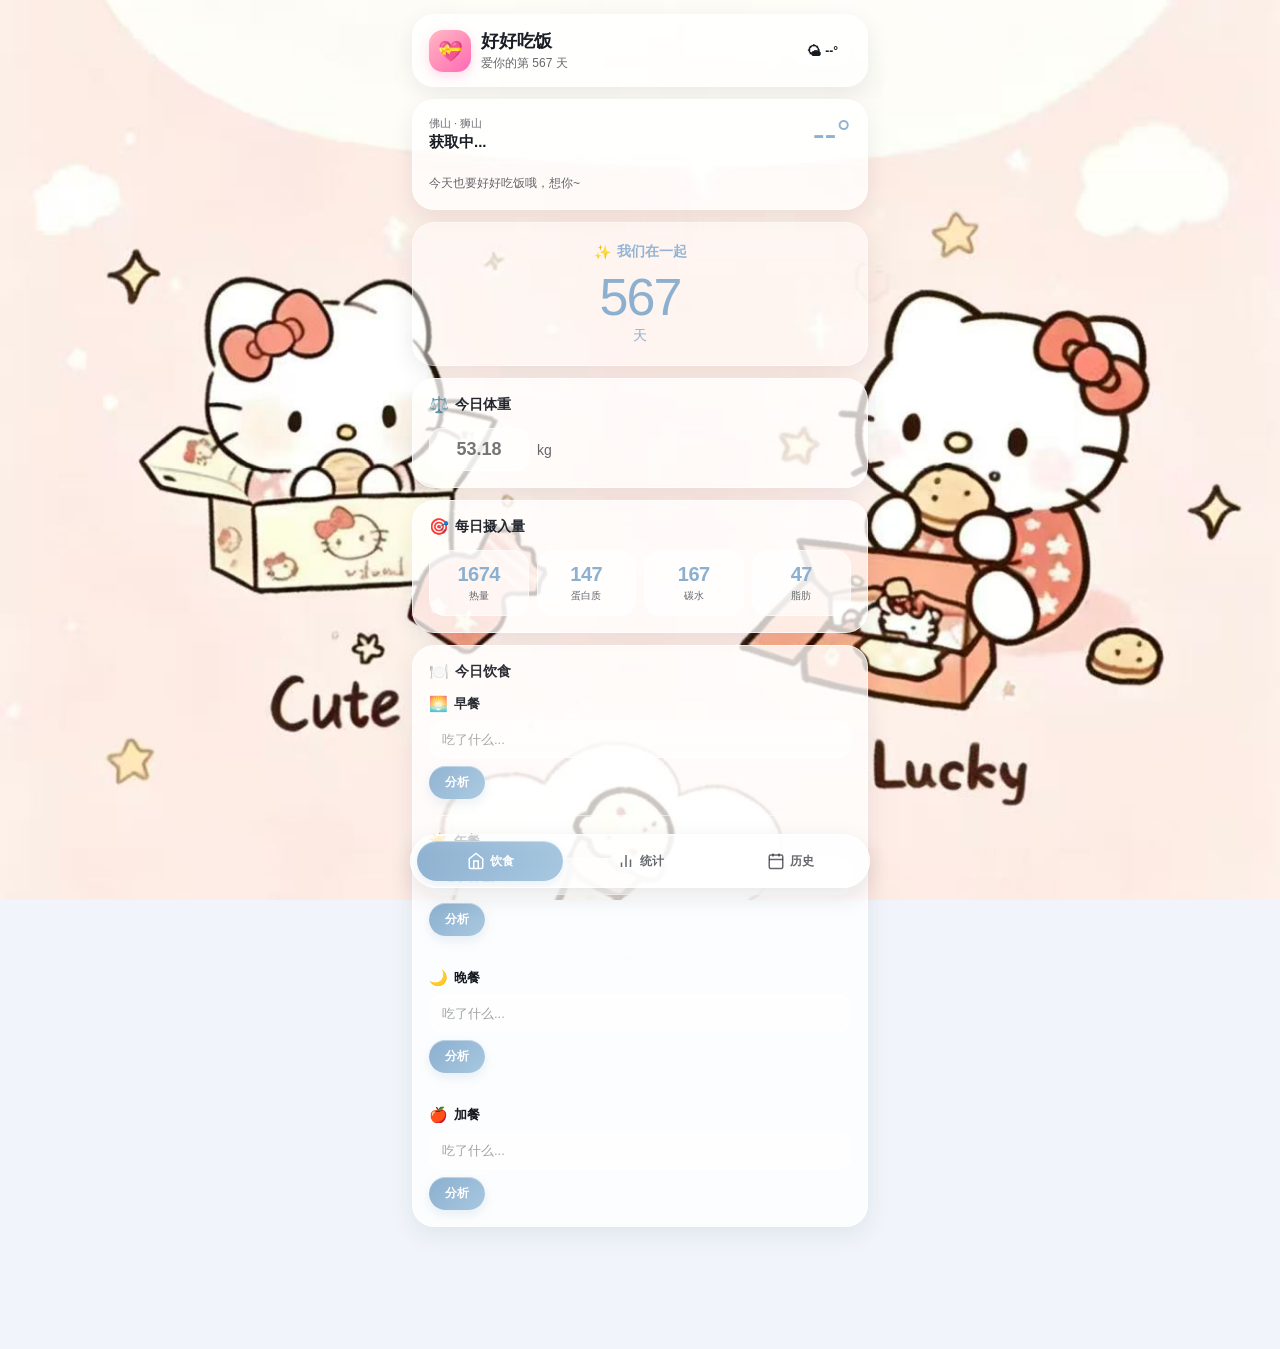
==== 源码/index.html @ 2b379e39 "Add files via upload" ====
<!DOCTYPE html>
<html lang="zh-CN">
<head>
    <meta charset="utf-8">
    <meta name="viewport" content="width=device-width,initial-scale=1,viewport-fit=cover">
    <title>好好吃饭</title>
    <link rel="stylesheet" href="style.css">
    <style>
        input[type=number]::-webkit-inner-spin-button,
        input[type=number]::-webkit-outer-spin-button {
            -webkit-appearance: none !important;
            margin: 0 !important;
            display: none !important;
        }
        input[type=number] {
            -moz-appearance: textfield !important;
            appearance: textfield !important;
        }
    </style>
</head>
<body>
    <div class="bg-layer"></div>

    <div class="app">
        <!-- 顶部 - 跟着滚动，不是fixed -->
        <header class="topbar glass">
            <div class="topbar-left">
                <div class="topbar-avatar">💝</div>
                <div class="title-wrap">
                    <h1>好好吃饭</h1>
                    <p class="sub" id="love-days">爱你的第 1 天</p>
                </div>
            </div>
            <div class="topbar-right">
                <div class="weather-chip">
                    <span id="weather-icon">🌤</span>
                    <span id="weather-temp">--°</span>
                </div>
            </div>
        </header>

        <!-- 页面 -->
        <main class="pages">
            <!-- 首页 -->
            <section class="page active" id="page-home">
                <div class="card card-weather glass">
                    <div class="weather-top">
                        <div>
                            <div class="weather-loc">佛山 · 狮山</div>
                            <div class="weather-info" id="weather-info">获取中...</div>
                        </div>
                        <div class="weather-temp-lg" id="weather-temp-lg">--°</div>
                    </div>
                    <div class="weather-tip" id="weather-tip">正在获取天气信息...</div>
                </div>

                <div class="card card-love glass">
                    <div class="love-top"><span>✨</span><span>我们在一起</span></div>
                    <div class="love-num" id="love-num">1</div>
                    <div class="love-day">天</div>
                </div>

                <div class="card glass">
                    <div class="card-head"><span>⚖️</span>今日体重</div>
                    <div class="weight-wrap">
                        <input type="text" id="weight" step="0.01" placeholder="53.18" inputmode="decimal">
                        <span class="weight-kg">kg</span>
                    </div>
                </div>

                <div class="card glass">
                    <div class="card-head"><span>🎯</span>每日摄入量</div>
                    <div class="target-row">
                        <div class="target-box"><div class="target-val" id="t-cal">1674</div><div class="target-lbl">热量</div></div>
                        <div class="target-box"><div class="target-val" id="t-pro">147</div><div class="target-lbl">蛋白质</div></div>
                        <div class="target-box"><div class="target-val" id="t-carb">167</div><div class="target-lbl">碳水</div></div>
                        <div class="target-box"><div class="target-val" id="t-fat">47</div><div class="target-lbl">脂肪</div></div>
                    </div>
                </div>

                <div class="card glass">
                    <div class="card-head"><span>🍽️</span>今日饮食</div>
                    <div class="meals">
                        <div class="meal">
                            <div class="meal-label"><span>🌅</span>早餐</div>
                            <input type="text" id="breakfast" placeholder="吃了什么..." class="meal-input">
                            <button class="btn-analyze" onclick="analyzeMeal('breakfast')">分析</button>
                            <div class="meal-result" id="breakfast-result"></div>
                        </div>
                        <div class="meal">
                            <div class="meal-label"><span>☀️</span>午餐</div>
                            <input type="text" id="lunch" placeholder="吃了什么..." class="meal-input">
                            <button class="btn-analyze" onclick="analyzeMeal('lunch')">分析</button>
                            <div class="meal-result" id="lunch-result"></div>
                        </div>
                        <div class="meal">
                            <div class="meal-label"><span>🌙</span>晚餐</div>
                            <input type="text" id="dinner" placeholder="吃了什么..." class="meal-input">
                            <button class="btn-analyze" onclick="analyzeMeal('dinner')">分析</button>
                            <div class="meal-result" id="dinner-result"></div>
                        </div>
                        <div class="meal">
                            <div class="meal-label"><span>🍎</span>加餐</div>
                            <input type="text" id="snack" placeholder="吃了什么..." class="meal-input">
                            <button class="btn-analyze" onclick="analyzeMeal('snack')">分析</button>
                            <div class="meal-result" id="snack-result"></div>
                        </div>
                    </div>
                </div>
            </section>

            <!-- 统计页 -->
            <section class="page" id="page-stats">
                <div class="card glass">
                    <div class="card-head"><span>📊</span>今日摄入</div>
                    <div class="rings">
                        <div class="ring-item">
                            <div class="ring">
                                <svg viewBox="0 0 100 100"><circle class="ring-bg" cx="50" cy="50" r="42"/><circle class="ring-fg cal" id="ring-cal" cx="50" cy="50" r="42"/></svg>
                                <div class="ring-txt"><div class="ring-num" id="s-cal">0</div><div class="ring-unit">kcal</div></div>
                            </div>
                            <div class="ring-name">热量</div>
                            <div class="ring-rem" id="r-cal"></div>
                        </div>
                        <div class="ring-item">
                            <div class="ring">
                                <svg viewBox="0 0 100 100"><circle class="ring-bg" cx="50" cy="50" r="42"/><circle class="ring-fg pro" id="ring-pro" cx="50" cy="50" r="42"/></svg>
                                <div class="ring-txt"><div class="ring-num" id="s-pro">0</div><div class="ring-unit">g</div></div>
                            </div>
                            <div class="ring-name">蛋白质</div>
                            <div class="ring-rem" id="r-pro"></div>
                        </div>
                        <div class="ring-item">
                            <div class="ring">
                                <svg viewBox="0 0 100 100"><circle class="ring-bg" cx="50" cy="50" r="42"/><circle class="ring-fg carb" id="ring-carb" cx="50" cy="50" r="42"/></svg>
                                <div class="ring-txt"><div class="ring-num" id="s-carb">0</div><div class="ring-unit">g</div></div>
                            </div>
                            <div class="ring-name">碳水</div>
                            <div class="ring-rem" id="r-carb"></div>
                        </div>
                        <div class="ring-item">
                            <div class="ring">
                                <svg viewBox="0 0 100 100"><circle class="ring-bg" cx="50" cy="50" r="42"/><circle class="ring-fg fat" id="ring-fat" cx="50" cy="50" r="42"/></svg>
                                <div class="ring-txt"><div class="ring-num" id="s-fat">0</div><div class="ring-unit">g</div></div>
                            </div>
                            <div class="ring-name">脂肪</div>
                            <div class="ring-rem" id="r-fat"></div>
                        </div>
                    </div>
                </div>
                <button class="btn-save" onclick="saveRecord()">保存今日记录</button>
            </section>

            <!-- 历史页 - 日历 -->
            <section class="page" id="page-history">
                <div class="card glass calendar-card">
                    <div class="cal-header">
                        <div class="cal-title" id="cal-title">2026年5月</div>
                        <div class="cal-nav">
                            <button class="cal-btn" onclick="changeMonth(-1)">‹</button>
                            <button class="cal-btn" onclick="changeMonth(1)">›</button>
                        </div>
                    </div>
                    <div class="cal-weekdays">
                        <div class="cal-weekday">日</div>
                        <div class="cal-weekday">一</div>
                        <div class="cal-weekday">二</div>
                        <div class="cal-weekday">三</div>
                        <div class="cal-weekday">四</div>
                        <div class="cal-weekday">五</div>
                        <div class="cal-weekday">六</div>
                    </div>
                    <div class="cal-days" id="cal-days"></div>
                    <div class="day-detail" id="day-detail" style="display:none"></div>
                </div>
            </section>
        </main>
    </div>

    <!-- 底部导航 - 悬浮胶囊 -->
    <nav class="bottom-nav glass">
        <button class="nav-item active" id="tab-home" onclick="switchPage('home')">
            <svg viewBox="0 0 24 24" fill="none" stroke="currentColor" stroke-width="2"><path d="M3 9l9-7 9 7v11a2 2 0 0 1-2 2H5a2 2 0 0 1-2-2z"/><polyline points="9 22 9 12 15 12 15 22"/></svg>
            <span>饮食</span>
        </button>
        <button class="nav-item" id="tab-stats" onclick="switchPage('stats')">
            <svg viewBox="0 0 24 24" fill="none" stroke="currentColor" stroke-width="2"><path d="M18 20V10"/><path d="M12 20V4"/><path d="M6 20v-6"/></svg>
            <span>统计</span>
        </button>
        <button class="nav-item" id="tab-history" onclick="switchPage('history')">
            <svg viewBox="0 0 24 24" fill="none" stroke="currentColor" stroke-width="2"><rect x="3" y="4" width="18" height="18" rx="2" ry="2"/><line x1="16" y1="2" x2="16" y2="6"/><line x1="8" y1="2" x2="8" y2="6"/><line x1="3" y1="10" x2="21" y2="10"/></svg>
            <span>历史</span>
        </button>
    </nav>

    <div class="loading" id="loading" style="display:none">
        <div class="loading-inner">
            <div class="spinner"></div>
            <span>AI分析中...</span>
        </div>
    </div>

    <!-- 提示弹窗 -->
    <div class="modal" id="tip-modal" style="display:none" onclick="closeModal()">
        <div class="modal-content" onclick="event.stopPropagation()">
            <div class="modal-icon">💌</div>
            <div class="modal-text" id="modal-tip"></div>
            <button class="modal-btn" onclick="closeModal()">知道啦</button>
        </div>
    </div>

    <script src="app.js"></script>
</body>
</html>
---- 源码/style.css ----
:root {
    --bg: #f1f5fb;
    --text: #14181f;
    --text-2: rgba(20,24,32,.66);
    --text-3: rgba(20,24,32,.40);
    --accent: #8BAFCF;
    --accent-2: #A8C8E0;
    --accent-ink: #fff;
    --accent-glow: rgba(139,175,207,.20);
    --ok: #34d399;
    --blue: #007AFF;
    --pink: #FF6B8A;
    --orange: #FF9F0A;
    --red: #FF453A;
    --panel-opacity: 0.75;
    --card-bg: rgba(255,255,255,var(--panel-opacity));
    --card-border: rgba(255,255,255,.60);
    --card-shadow: 0 8px 24px rgba(20,30,55,.08);
    --inset-bg: rgba(255,255,255,calc(var(--panel-opacity) * 0.85));
    --inset-border: rgba(255,255,255,.50);
    --nav-bg: rgba(255,255,255,var(--panel-opacity));
    --nav-border: rgba(255,255,255,.65);
    --radius: 20px;
    --radius-lg: 22px;
    --radius-md: 16px;
}

* { margin:0; padding:0; box-sizing:border-box; -webkit-tap-highlight-color:transparent; }

body {
    font-family: -apple-system, BlinkMacSystemFont, 'SF Pro Text', 'PingFang SC', sans-serif;
    color: var(--text);
    background: var(--bg);
    background-image: url('background.jpg');
    background-size: cover;
    background-position: center;
    background-attachment: fixed;
    min-height: 100vh;
    -webkit-font-smoothing: antialiased;
    padding-bottom: calc(90px + env(safe-area-inset-bottom));
}

input[type=number]::-webkit-inner-spin-button,
input[type=number]::-webkit-outer-spin-button { -webkit-appearance: none !important; margin: 0 !important; display: none !important; opacity: 0 !important; height: 0 !important; width: 0 !important; }
input[type=number] { -moz-appearance: textfield !important; appearance: textfield !important; }
input[type=number]::-webkit-inner-spin-button { -webkit-appearance: none !important; }
input[type=number]::-webkit-outer-spin-button { -webkit-appearance: none !important; }

/* Background layer */
.bg-layer {
    position: fixed;
    inset: 0;
    z-index: 0;
    background-color: var(--bg);
    background-image: url('background.jpg');
    background-size: cover;
    background-position: center;
    pointer-events: none;
}

/* App container */
.app {
    position: relative;
    z-index: 1;
    max-width: 480px;
    margin: 0 auto;
    padding: 14px 12px 20px;
}

/* Glass effect */
.glass {
    position: relative;
    overflow: hidden;
    background: var(--card-bg);
    border: 1px solid var(--card-border);
    box-shadow: var(--card-shadow);
}

.glass::before {
    content: "";
    position: absolute;
    inset: 0;
    pointer-events: none;
    background: linear-gradient(180deg, rgba(255,255,255,.12), rgba(255,255,255,.02) 38%, rgba(255,255,255,0) 70%);
    opacity: .9;
}

/* Topbar - not fixed, scrolls with content */
.topbar {
    display: flex;
    justify-content: space-between;
    align-items: center;
    gap: 12px;
    margin-bottom: 12px;
    padding: 14px 16px;
    border-radius: var(--radius-lg);
}

.topbar-left {
    display: flex;
    align-items: center;
    gap: 10px;
    flex: 1;
    min-width: 0;
}

.topbar-avatar {
    width: 42px;
    height: 42px;
    flex: 0 0 42px;
    border-radius: 14px;
    display: flex;
    align-items: center;
    justify-content: center;
    background: linear-gradient(135deg, #FFB6C1, #FF69B4);
    color: #fff;
    font-size: 20px;
    overflow: hidden;
    box-shadow: 0 4px 12px rgba(255,105,180,.25);
}

.title-wrap { min-width: 0; }

.title-wrap h1 {
    margin: 0;
    font-size: 18px;
    font-weight: 700;
    letter-spacing: -.01em;
    color: var(--text);
}

.sub {
    margin: 2px 0 0;
    color: var(--text-2);
    font-size: 12px;
    font-weight: 500;
}

.topbar-right {
    flex: 0 0 auto;
}

.weather-chip {
    display: flex;
    align-items: center;
    gap: 4px;
    padding: 6px 12px;
    background: var(--inset-bg);
    border: 1px solid var(--inset-border);
    border-radius: 999px;
    font-size: 12px;
    font-weight: 600;
}

.weather-chip span:first-child { font-size: 14px; }

/* Pages */
.page { display: none; opacity: 0; transform: translateY(8px); }
.page.active { display: block; opacity: 1; transform: translateY(0); animation: pageFade .25s ease; }
@keyframes pageFade { from { opacity:0; transform:translateY(8px); } to { opacity:1; transform:translateY(0); } }

/* Card */
.card {
    border-radius: var(--radius-lg);
    margin-bottom: 12px;
    padding: 16px;
    transition: transform .2s ease;
}

.card-head {
    display: flex;
    align-items: center;
    gap: 6px;
    margin-bottom: 14px;
    font-size: 14px;
    font-weight: 600;
    color: var(--text);
}

.card-head span:first-child { font-size: 16px; }

/* Weather Card */
.card-weather { padding: 16px; }

.weather-top {
    display: flex;
    justify-content: space-between;
    align-items: flex-start;
    margin-bottom: 10px;
}

.weather-loc { font-size: 11px; color: var(--text-2); margin-bottom: 2px; }
.weather-info { font-size: 15px; font-weight: 600; color: var(--text); }
.weather-temp-lg { font-size: 36px; font-weight: 200; color: var(--accent); line-height: 1; }

.weather-tip {
    font-size: 12px;
    color: var(--text-2);
    line-height: 1.7;
    padding-top: 10px;
    border-top: 1px solid var(--inset-border);
}

/* Love Card */
.card-love {
    text-align: center;
    padding: 20px 16px;
    background: rgba(255,255,255,.45);
    border-color: rgba(255,255,255,.40);
}

.love-top {
    display: flex;
    align-items: center;
    justify-content: center;
    gap: 6px;
    margin-bottom: 10px;
    font-size: 14px;
    font-weight: 600;
    color: var(--accent);
}

.love-num {
    font-size: 52px;
    font-weight: 200;
    color: var(--accent);
    line-height: 1;
    letter-spacing: -2px;
}

.love-day {
    font-size: 14px;
    color: var(--accent);
    font-weight: 500;
    margin-top: 4px;
}

/* Weight */
.weight-wrap {
    display: flex;
    align-items: center;
    gap: 8px;
}

.weight-wrap input {
    width: 100px;
    padding: 10px 14px;
    border: 1px solid var(--inset-border);
    border-radius: 12px;
    font-size: 18px;
    font-weight: 600;
    text-align: center;
    background: var(--inset-bg);
    color: var(--text);
    font-family: inherit;
    outline: none;
}

.weight-wrap input:focus { border-color: var(--accent); }
.weight-kg { font-size: 14px; color: var(--text-2); }

/* Target */
.target-row {
    display: grid;
    grid-template-columns: repeat(4, 1fr);
    gap: 8px;
}

.target-box {
    text-align: center;
    padding: 12px 6px;
    background: var(--inset-bg);
    border: 1px solid var(--inset-border);
    border-radius: var(--radius-md);
}

.target-val {
    font-size: 20px;
    font-weight: 700;
    color: var(--accent);
    letter-spacing: -.5px;
}

.target-lbl {
    font-size: 10px;
    color: var(--text-2);
    margin-top: 3px;
}

/* Meals */
.meals { display: flex; flex-direction: column; gap: 16px; }

.meal {
    padding-bottom: 16px;
    border-bottom: 1px solid var(--inset-border);
}

.meal:last-child { padding-bottom: 0; border-bottom: none; }

.meal-label {
    display: flex;
    align-items: center;
    gap: 6px;
    font-size: 13px;
    font-weight: 600;
    margin-bottom: 8px;
    color: var(--text);
}

.meal-label span { font-size: 15px; }

textarea,
.meal-input {
    width: 100%;
    padding: 10px 12px;
    border: 1px solid var(--inset-border);
    border-radius: 12px;
    font-size: 13px;
    font-family: inherit;
    background: var(--inset-bg);
    color: var(--text);
    outline: none;
}

textarea {
    resize: none;
    height: 40px;
}

textarea:focus,
.meal-input:focus { border-color: var(--accent); }
textarea::placeholder,
.meal-input::placeholder { color: var(--text-3); }

.btn-analyze {
    margin-top: 8px;
    padding: 8px 16px;
    background: linear-gradient(135deg, var(--accent), var(--accent-2));
    color: var(--accent-ink);
    border: none;
    border-radius: 999px;
    font-size: 12px;
    font-weight: 700;
    cursor: pointer;
    font-family: inherit;
    box-shadow: 0 4px 12px var(--accent-glow), inset 0 1px 0 rgba(255,255,255,.4);
}

.btn-analyze:active { transform: scale(.96); }

.meal-result { margin-top: 10px; display: none; }
.meal-result.show { display: block; animation: pageFade .2s ease; }

.tags { display: flex; flex-wrap: wrap; gap: 5px; }

.tag {
    padding: 4px 8px;
    border-radius: 999px;
    font-size: 11px;
    font-weight: 600;
}

.tag-cal { background: rgba(255,159,10,.1); color: var(--orange); }
.tag-pro { background: rgba(0,122,255,.1); color: var(--blue); }
.tag-carb { background: rgba(255,159,10,.1); color: var(--orange); }
.tag-fat { background: rgba(255,69,58,.1); color: var(--red); }

.tag-detail {
    margin-top: 5px;
    font-size: 11px;
    color: var(--text-2);
    line-height: 1.5;
}

.meal-tip {
    margin-top: 8px;
    padding: 8px 12px;
    background: rgba(91,155,213,.08);
    border-radius: 10px;
    font-size: 12px;
    color: var(--accent);
    font-weight: 500;
    line-height: 1.5;
}

/* Stats */
.rings {
    display: grid;
    grid-template-columns: repeat(2, 1fr);
    gap: 16px;
}

.ring-item {
    display: flex;
    flex-direction: column;
    align-items: center;
}

.ring {
    position: relative;
    width: 80px;
    height: 80px;
}

.ring svg { transform: rotate(-90deg); width: 100%; height: 100%; }
.ring-bg { fill: none; stroke: rgba(0,0,0,.04); stroke-width: 6; }

.ring-fg {
    fill: none;
    stroke-width: 6;
    stroke-linecap: round;
    stroke-dasharray: 264;
    stroke-dashoffset: 264;
    transition: stroke-dashoffset .5s ease;
}

.ring-fg.cal { stroke: var(--orange); }
.ring-fg.pro { stroke: var(--blue); }
.ring-fg.carb { stroke: var(--orange); }
.ring-fg.fat { stroke: var(--red); }

.ring-txt {
    position: absolute;
    inset: 0;
    display: flex;
    flex-direction: column;
    align-items: center;
    justify-content: center;
}

.ring-num { font-size: 15px; font-weight: 700; line-height: 1.1; }
.ring-unit { font-size: 9px; color: var(--text-2); }
.ring-name { font-size: 11px; color: var(--text-2); margin-top: 6px; }
.ring-rem { font-size: 10px; color: var(--text-3); margin-top: 2px; }

/* Save Button */
.btn-save {
    width: 100%;
    padding: 14px;
    background: linear-gradient(135deg, var(--accent), var(--accent-2));
    color: var(--accent-ink);
    border: none;
    border-radius: 999px;
    font-size: 14px;
    font-weight: 700;
    cursor: pointer;
    font-family: inherit;
    box-shadow: 0 8px 20px var(--accent-glow), inset 0 1px 0 rgba(255,255,255,.4);
}

.btn-save:active { transform: scale(.98); }

/* Calendar */
.calendar-card { padding: 14px; }

.cal-header {
    display: flex;
    justify-content: space-between;
    align-items: center;
    margin-bottom: 14px;
}

.cal-title { font-size: 15px; font-weight: 700; color: var(--text); }

.cal-nav { display: flex; gap: 4px; }

.cal-btn {
    width: 32px;
    height: 32px;
    display: flex;
    align-items: center;
    justify-content: center;
    border: none;
    background: var(--inset-bg);
    border: 1px solid var(--inset-border);
    border-radius: 10px;
    font-size: 14px;
    cursor: pointer;
    color: var(--text);
}

.cal-btn:active { background: rgba(0,0,0,.06); }

.cal-weekdays {
    display: grid;
    grid-template-columns: repeat(7, 1fr);
    gap: 2px;
    margin-bottom: 6px;
}

.cal-weekday {
    text-align: center;
    font-size: 11px;
    color: var(--text-3);
    font-weight: 500;
    padding: 4px 0;
}

.cal-days {
    display: grid;
    grid-template-columns: repeat(7, 1fr);
    gap: 2px;
}

.cal-day {
    aspect-ratio: 1;
    display: flex;
    align-items: center;
    justify-content: center;
    font-size: 13px;
    border-radius: 10px;
    cursor: pointer;
    position: relative;
    color: var(--text);
    transition: background .15s ease;
}

.cal-day:active { background: rgba(0,0,0,.04); }
.cal-day.today { font-weight: 700; color: var(--accent); }

.cal-day.has-record::after {
    content: '';
    position: absolute;
    bottom: 3px;
    width: 4px;
    height: 4px;
    border-radius: 50%;
    background: var(--pink);
}

.cal-day.selected {
    background: linear-gradient(135deg, var(--accent), var(--accent-2));
    color: var(--accent-ink);
    font-weight: 700;
}

.cal-day.selected::after { background: var(--accent-ink); }
.cal-day.other-month { color: var(--text-3); }

/* Day Detail */
.day-detail {
    margin-top: 12px;
    padding-top: 12px;
    border-top: 1px solid var(--inset-border);
}

.day-detail-title {
    font-size: 14px;
    font-weight: 600;
    color: var(--accent);
    margin-bottom: 10px;
}

.day-detail-stats {
    display: grid;
    grid-template-columns: repeat(2, 1fr);
    gap: 6px;
    margin-bottom: 10px;
}

.day-stat {
    font-size: 12px;
    color: var(--text-2);
    padding: 6px 8px;
    background: var(--inset-bg);
    border: 1px solid var(--inset-border);
    border-radius: 10px;
}

.day-stat strong { color: var(--text); }

.day-meals {
    font-size: 12px;
    color: var(--text-2);
    line-height: 1.6;
}

.day-meals div { margin-bottom: 4px; }
.day-meals span { font-weight: 600; color: var(--text); }

.day-actions {
    display: flex;
    gap: 8px;
    margin-top: 10px;
}

.day-btn {
    flex: 1;
    padding: 8px;
    border-radius: 999px;
    font-size: 12px;
    font-weight: 600;
    border: none;
    cursor: pointer;
    font-family: inherit;
}

.day-btn:active { transform: scale(.96); }
.btn-load { background: rgba(0,122,255,.1); color: var(--blue); }
.btn-del { background: rgba(255,69,58,.1); color: var(--red); }

.empty {
    text-align: center;
    padding: 40px 16px;
    color: var(--text-3);
}

.empty-icon { font-size: 40px; margin-bottom: 10px; }
.empty-text { font-size: 13px; }

/* Bottom Nav - floating capsule */
.bottom-nav {
    position: fixed;
    left: 50%;
    bottom: calc(12px + env(safe-area-inset-bottom));
    transform: translateX(-50%);
    z-index: 100;
    width: calc(100vw - 24px);
    max-width: 460px;
    display: flex;
    align-items: center;
    justify-content: center;
    gap: 4px;
    padding: 6px;
    border-radius: 999px;
    overflow: hidden;
    background: var(--nav-bg);
    border: 1px solid var(--nav-border);
    box-shadow: 0 8px 24px rgba(15,23,42,.10), inset 0 1px 0 rgba(255,255,255,.4);
}

.nav-item {
    flex: 1 1 0;
    min-width: 0;
    height: 40px;
    border: none;
    border-radius: 999px;
    background: transparent;
    color: var(--text-2);
    display: flex;
    align-items: center;
    justify-content: center;
    gap: 5px;
    padding: 0 8px;
    cursor: pointer;
    transition: background .2s ease, color .2s ease;
}

.nav-item:active { transform: scale(.94); }

.nav-item.active {
    background: linear-gradient(135deg, var(--accent), var(--accent-2));
    color: var(--accent-ink);
    font-weight: 700;
    box-shadow: 0 4px 12px var(--accent-glow), inset 0 1px 0 rgba(255,255,255,.4);
}

.nav-item svg { width: 18px; height: 18px; flex: 0 0 18px; }
.nav-item span { font-size: 12px; font-weight: 700; white-space: nowrap; }
.nav-item.active span { font-weight: 800; }

/* Loading */
.loading {
    position: fixed;
    inset: 0;
    background: rgba(241,245,251,.6);
    z-index: 200;
    display: flex;
    align-items: center;
    justify-content: center;
}

.loading-inner {
    display: flex;
    flex-direction: column;
    align-items: center;
    gap: 10px;
}

.spinner {
    width: 24px;
    height: 24px;
    border: 2px solid rgba(0,0,0,.06);
    border-top-color: var(--accent);
    border-radius: 50%;
    animation: spin .7s linear infinite;
}

@keyframes spin { to { transform: rotate(360deg); } }

.loading-inner span {
    font-size: 12px;
    color: var(--text-2);
}

/* Toast */
.toast {
    position: fixed;
    left: 50%;
    bottom: calc(80px + env(safe-area-inset-bottom));
    transform: translateX(-50%) translateY(10px);
    background: rgba(15,18,26,.88);
    color: #fff;
    border-radius: 12px;
    padding: 8px 16px;
    opacity: 0;
    transition: .25s ease;
    pointer-events: none;
    z-index: 300;
    font-size: 12px;
    font-weight: 600;
    box-shadow: 0 8px 20px rgba(0,0,0,.24);
}

.toast.show {
    opacity: 1;
    transform: translateX(-50%) translateY(0);
}

/* Modal */
.modal {
    position: fixed;
    inset: 0;
    z-index: 400;
    background: rgba(0,0,0,.4);
    display: flex;
    align-items: center;
    justify-content: center;
    padding: 20px;
    animation: modalFadeIn .25s ease;
}

@keyframes modalFadeIn {
    from { opacity: 0; }
    to { opacity: 1; }
}

.modal-content {
    background: #fff;
    border-radius: 24px;
    padding: 32px 24px 24px;
    max-width: 300px;
    width: 100%;
    text-align: center;
    box-shadow: 0 16px 48px rgba(0,0,0,.15);
    animation: modalSlideIn .3s ease;
}

@keyframes modalSlideIn {
    from { transform: translateY(20px) scale(.95); opacity: 0; }
    to { transform: translateY(0) scale(1); opacity: 1; }
}

.modal-icon {
    font-size: 48px;
    margin-bottom: 16px;
}

.modal-text {
    font-size: 15px;
    line-height: 1.7;
    color: var(--text);
    margin-bottom: 24px;
    font-weight: 500;
}

.modal-btn {
    width: 100%;
    padding: 14px;
    background: linear-gradient(135deg, var(--accent), var(--accent-2));
    color: var(--accent-ink);
    border: none;
    border-radius: 999px;
    font-size: 15px;
    font-weight: 700;
    cursor: pointer;
    font-family: inherit;
    box-shadow: 0 4px 12px var(--accent-glow);
}

.modal-btn:active {
    transform: scale(.98);
}

/* Responsive */
@media (max-width: 380px) {
    .target-row { grid-template-columns: repeat(2, 1fr); }
    .target-val { font-size: 18px; }
    .bottom-nav { width: calc(100vw - 20px); }
}
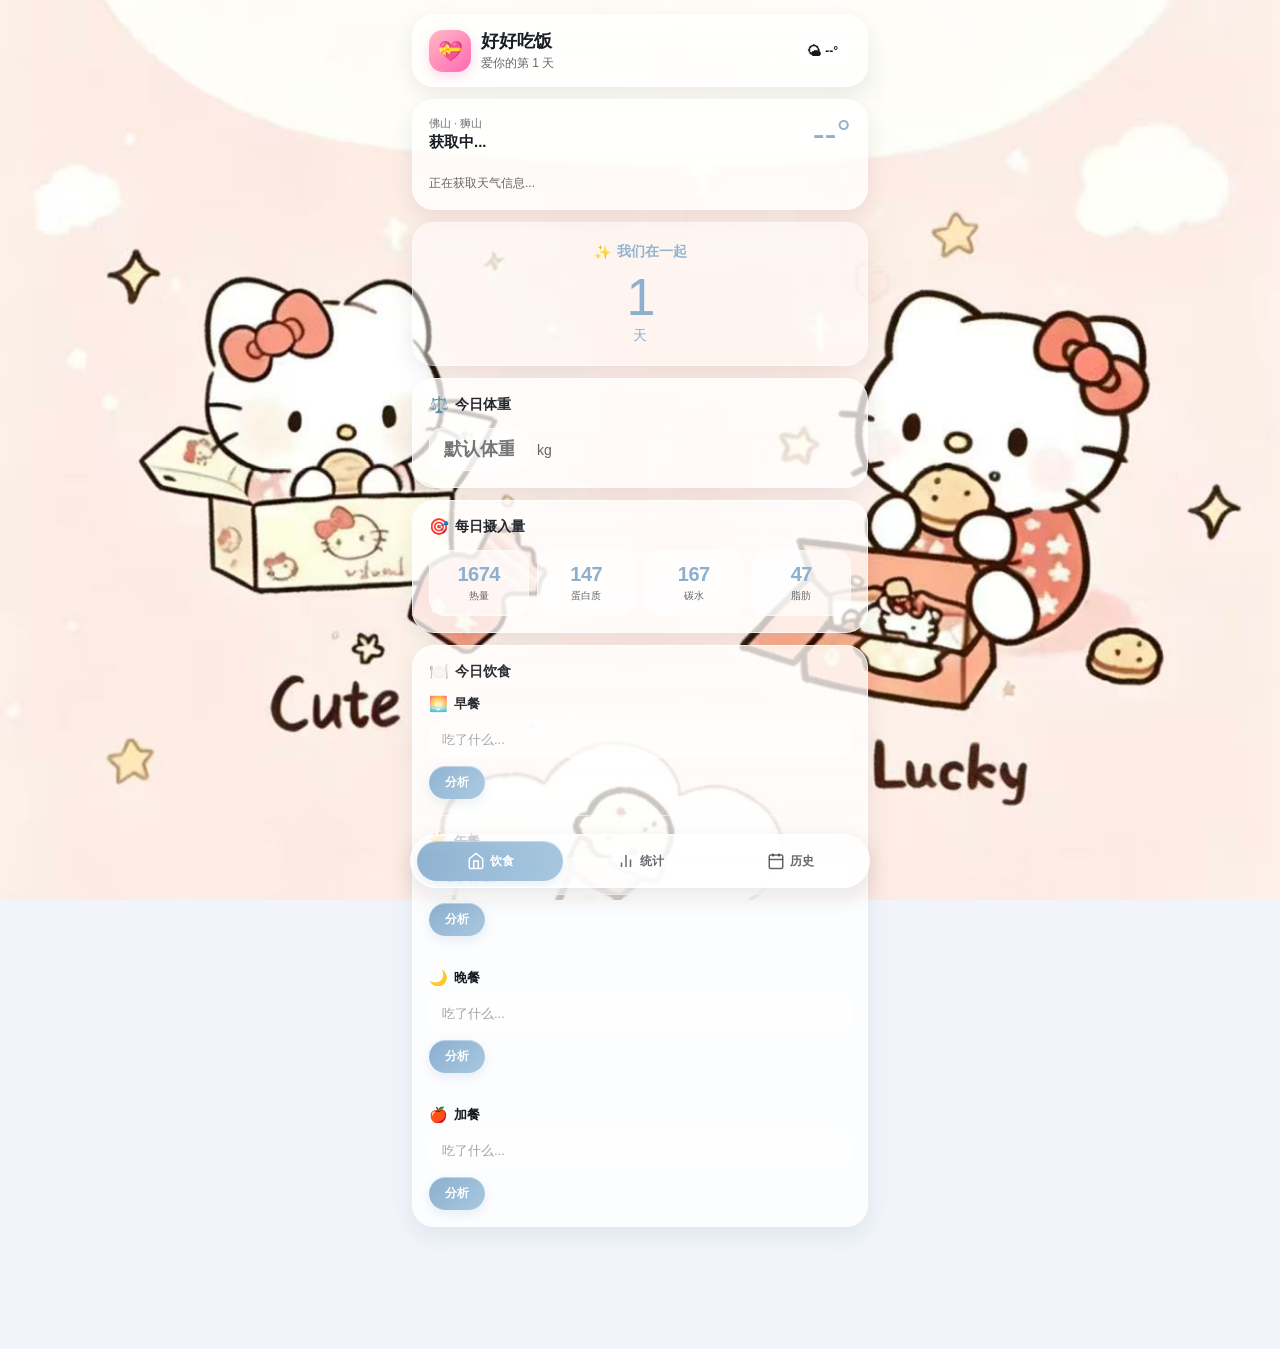
==== commit 765a298d: "Update index.html" ====
--- a/源码/index.html
+++ b/源码/index.html
@@ -63,7 +63,7 @@
                 <div class="card glass">
                     <div class="card-head"><span>⚖️</span>今日体重</div>
                     <div class="weight-wrap">
-                        <input type="text" id="weight" step="0.01" placeholder="53.18" inputmode="decimal">
+                        <input type="text" id="weight" step="0.01" placeholder="默认体重（也可以不写）" inputmode="decimal">
                         <span class="weight-kg">kg</span>
                     </div>
                 </div>
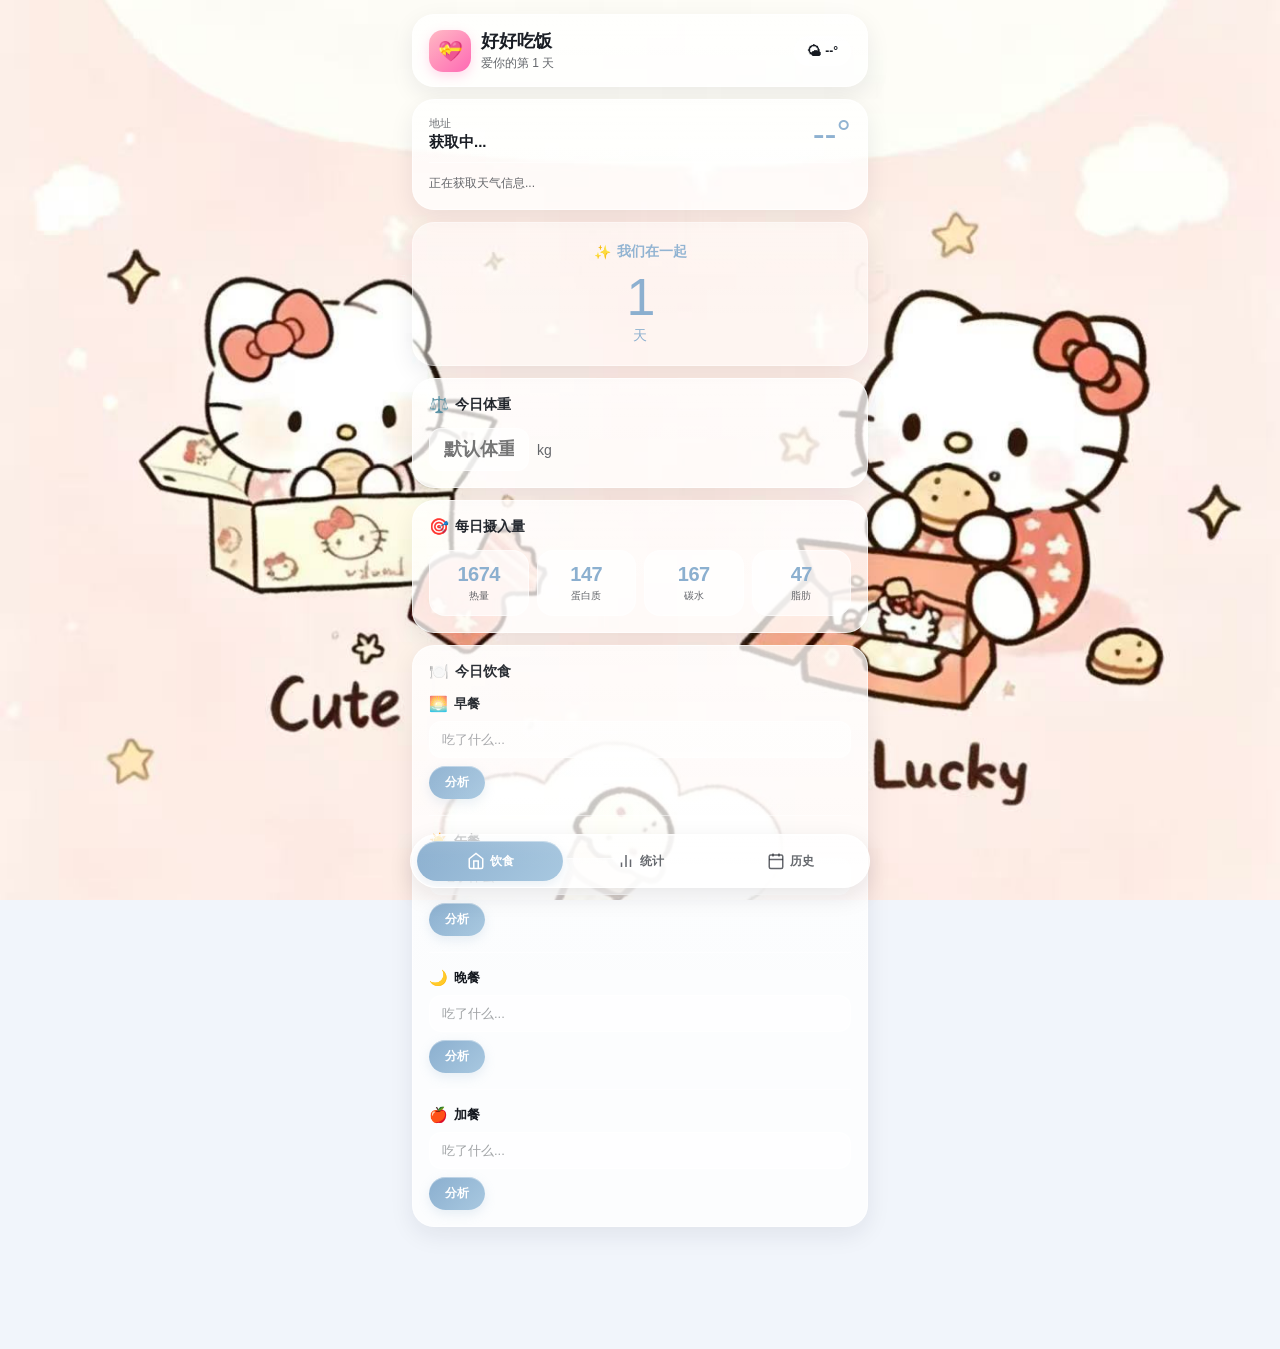
==== commit 68e7c63a: "Update index.html" ====
--- a/源码/index.html
+++ b/源码/index.html
@@ -46,7 +46,7 @@
                 <div class="card card-weather glass">
                     <div class="weather-top">
                         <div>
-                            <div class="weather-loc">佛山 · 狮山</div>
+                            <div class="weather-loc">地址</div>
                             <div class="weather-info" id="weather-info">获取中...</div>
                         </div>
                         <div class="weather-temp-lg" id="weather-temp-lg">--°</div>
